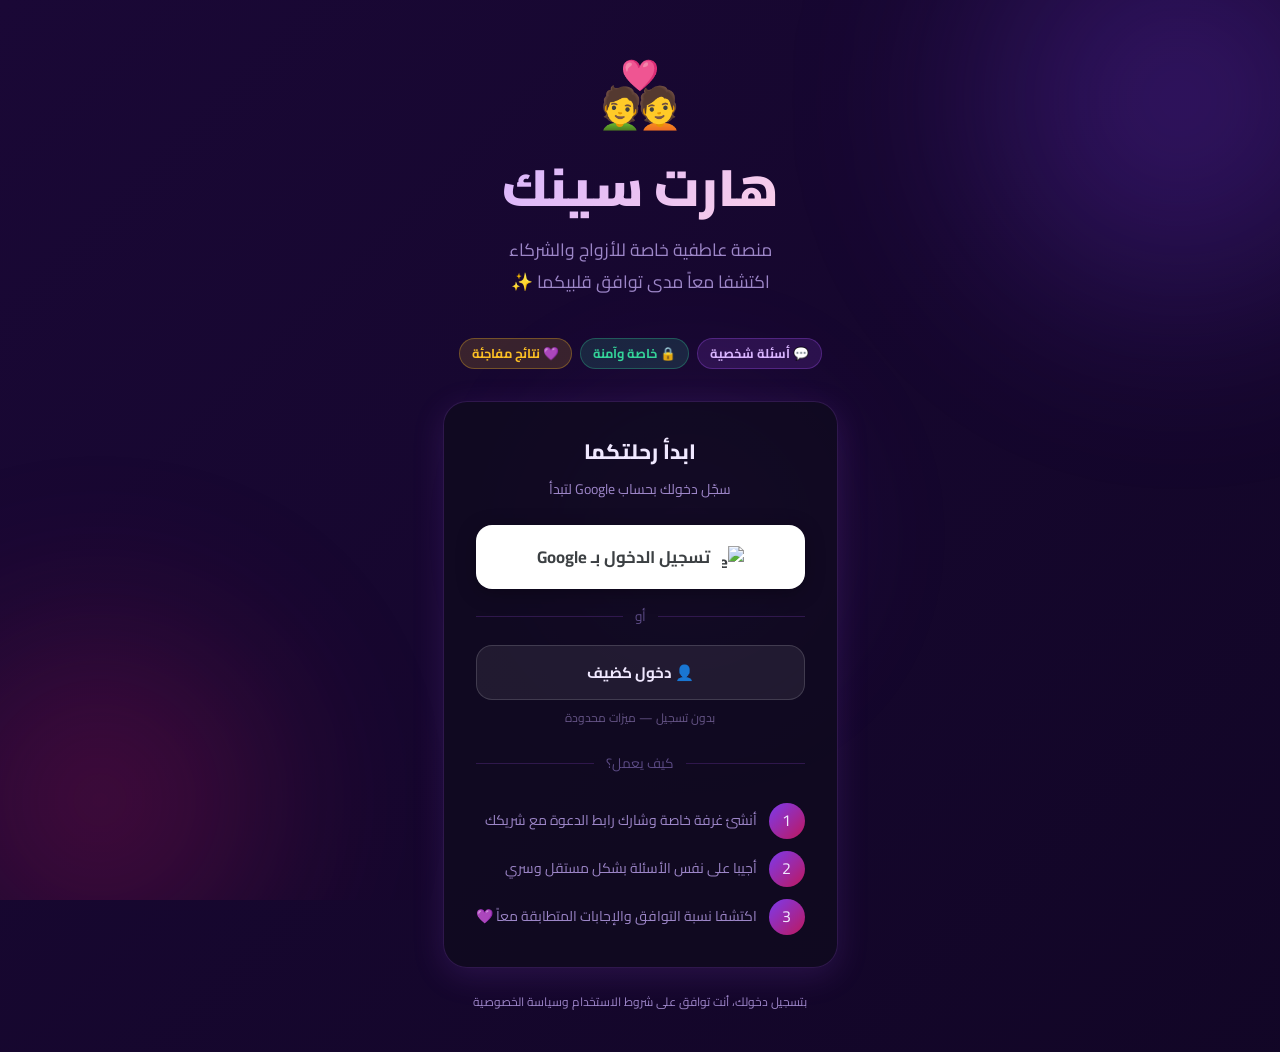
==== index.html @ 4010e1c8 "Add files via upload" ====
<!DOCTYPE html>
<html lang="ar" dir="rtl">

<head>
  <meta charset="UTF-8">
  <meta name="viewport" content="width=device-width, initial-scale=1.0">
  <title>هارت سينك — اكتشف توافقكما</title>
  <meta name="description" content="منصة عاطفية خاصة للأزواج. اجيبا على نفس الأسئلة واكتشفا مدى توافقكما.">
  <link rel="preconnect" href="https://fonts.googleapis.com">
  <link rel="preconnect" href="https://fonts.gstatic.com" crossorigin>
  <link href="https://fonts.googleapis.com/css2?family=Cairo:wght@300;400;500;600;700;800;900&display=swap"
    rel="stylesheet">
  <link rel="stylesheet" href="css/main.css">
  <link rel="stylesheet" href="css/animations.css">
</head>

<body class="hero-gradient-bg">

  <!-- Background orbs -->
  <div class="bg-orbs">
    <div class="orb orb-1"></div>
    <div class="orb orb-2"></div>
    <div class="orb orb-3"></div>
  </div>

  <!-- Floating hearts -->
  <div class="hearts-bg" id="hearts-bg"></div>

  <!-- Hero Section -->
  <section class="hero">
    <div class="hero-content animate-fadeInUp">
      <!-- Logo -->
      <div class="hero-logo animate-float">💑</div>
      <h1 class="hero-title">
        <span class="gradient-text">هارت سينك</span>
      </h1>
      <p class="hero-subtitle">
        منصة عاطفية خاصة للأزواج والشركاء<br>
        اكتشفا معاً مدى توافق قلبيكما ✨
      </p>

      <!-- Feature Pills -->
      <div class="flex gap-8 mb-32" style="justify-content:center;flex-wrap:wrap">
        <span class="badge badge-active">💬 أسئلة شخصية</span>
        <span class="badge badge-completed">🔒 خاصة وآمنة</span>
        <span class="badge badge-waiting">💜 نتائج مفاجئة</span>
      </div>

      <!-- Login Card -->
      <div class="card" style="max-width:420px;margin:0 auto">
        <h2 class="text-center mb-8" style="font-size:1.3rem;font-weight:800">ابدأ رحلتكما</h2>
        <p class="text-center text-muted text-sm mb-24">سجّل دخولك بحساب Google لتبدأ</p>

        <button id="google-login-btn" class="btn btn-google btn-block btn-lg">
          <img src="https://www.gstatic.com/firebasejs/ui/2.0.0/images/auth/google.svg" alt="Google">
          تسجيل الدخول بـ Google
        </button>

        <div class="divider-text mt-16 mb-16">
          <span>أو</span>
        </div>

        <button id="guest-login-btn" class="btn btn-block"
          style="background:rgba(255,255,255,0.07);border:1px solid rgba(255,255,255,0.15);color:var(--text-secondary);font-size:0.95rem;gap:8px">
          👤 دخول كضيف
        </button>
        <p class="text-xs text-muted text-center mt-8" style="opacity:0.6">بدون تسجيل — ميزات محدودة</p>

        <div class="divider-text mt-24">
          <span>كيف يعمل؟</span>
        </div>

        <div class="stagger-children" style="display:flex;flex-direction:column;gap:12px">
          <div class="flex items-center gap-12 animate-fadeInUp">
            <div
              style="width:36px;height:36px;border-radius:50%;background:linear-gradient(135deg,var(--primary-dark),var(--accent-dark));display:flex;align-items:center;justify-content:center;font-size:1rem;flex-shrink:0">
              1</div>
            <p class="text-sm text-muted">أنشئ غرفة خاصة وشارك رابط الدعوة مع شريكك</p>
          </div>
          <div class="flex items-center gap-12 animate-fadeInUp">
            <div
              style="width:36px;height:36px;border-radius:50%;background:linear-gradient(135deg,var(--primary-dark),var(--accent-dark));display:flex;align-items:center;justify-content:center;font-size:1rem;flex-shrink:0">
              2</div>
            <p class="text-sm text-muted">أجيبا على نفس الأسئلة بشكل مستقل وسري</p>
          </div>
          <div class="flex items-center gap-12 animate-fadeInUp">
            <div
              style="width:36px;height:36px;border-radius:50%;background:linear-gradient(135deg,var(--primary-dark),var(--accent-dark));display:flex;align-items:center;justify-content:center;font-size:1rem;flex-shrink:0">
              3</div>
            <p class="text-sm text-muted">اكتشفا نسبة التوافق والإجابات المتطابقة معاً 💜</p>
          </div>
        </div>
      </div>

      <p class="text-xs text-muted mt-24">
        بتسجيل دخولك، أنت توافق على شروط الاستخدام وسياسة الخصوصية
      </p>
    </div>
  </section>

  <script type="module">
    import { signInWithGoogle, signInAsGuest, redirectIfLoggedIn } from './js/auth.js';

    // Redirect if already logged in
    redirectIfLoggedIn('./dashboard.html');

    // Google Login
    document.getElementById('google-login-btn').addEventListener('click', async () => {
      const btn = document.getElementById('google-login-btn');
      btn.disabled = true;
      btn.innerHTML = `<div class="spinner" style="width:22px;height:22px;border-width:3px"></div> جاري التوجيه...`;
      try {
        await signInWithGoogle();
      } catch (err) {
        btn.disabled = false;
        btn.innerHTML = `<img src="https://www.gstatic.com/firebasejs/ui/2.0.0/images/auth/google.svg" alt="Google"> تسجيل الدخول بـ Google`;
        console.error(err);
      }
    });

    // Guest Login
    document.getElementById('guest-login-btn').addEventListener('click', async () => {
      const btn = document.getElementById('guest-login-btn');
      btn.disabled = true;
      btn.innerHTML = `<div class="spinner" style="width:18px;height:18px;border-width:3px"></div> جاري الدخول...`;
      try {
        await signInAsGuest();
      } catch (err) {
        btn.disabled = false;
        btn.innerHTML = `👤 دخول كضيف`;
        console.error(err);
      }
    });

    // Animated hearts
    (function spawnHearts() {
      const container = document.getElementById('hearts-bg');
      const emojis = ['💜', '💗', '❤️', '💕', '✨', '🌸', '💘'];
      const spawn = () => {
        const h = document.createElement('div');
        h.className = 'h';
        h.textContent = emojis[Math.floor(Math.random() * emojis.length)];
        h.style.cssText = `
          left:${Math.random() * 100}%;
          animation-duration:${6 + Math.random() * 6}s;
          animation-delay:${Math.random() * 4}s;
          font-size:${0.8 + Math.random() * 1.2}rem;
          opacity:0;`;
        container.appendChild(h);
        setTimeout(() => h.remove(), 15000);
      };
      for (let i = 0; i < 12; i++) setTimeout(spawn, i * 400);
      setInterval(spawn, 1200);
    })();
  </script>
</body>

</html>
---- css/main.css ----
/* ============================================================
   HeartSync — Main Stylesheet
   RTL Arabic Layout | Cairo Font | Dark Romantic Theme
   ============================================================ */

@import url('https://fonts.googleapis.com/css2?family=Cairo:wght@300;400;500;600;700;800;900&display=swap');

/* ── CSS Custom Properties ── */
:root {
  --primary:       #a855f7;
  --primary-dark:  #7c3aed;
  --primary-light: #d8b4fe;
  --accent:        #ec4899;
  --accent-dark:   #be185d;
  --accent-light:  #fbcfe8;
  --bg:            #080612;
  --bg-2:          #0f0a1e;
  --bg-3:          #160d2b;
  --surface:       rgba(255,255,255,0.05);
  --surface-hover: rgba(255,255,255,0.09);
  --border:        rgba(168,85,247,0.2);
  --text:          #f0e8ff;
  --text-muted:    #9d86c8;
  --text-faint:    #5c4b85;
  --success:       #34d399;
  --warning:       #fbbf24;
  --danger:        #f87171;
  --radius:        16px;
  --radius-sm:     10px;
  --radius-lg:     24px;
  --shadow:        0 8px 32px rgba(168,85,247,0.15);
  --shadow-lg:     0 20px 60px rgba(168,85,247,0.25);
  --glass:         rgba(15,10,30,0.8);
  --transition:    0.3s cubic-bezier(0.4,0,0.2,1);
}

/* ── Reset & Base ── */
*, *::before, *::after { box-sizing: border-box; margin: 0; padding: 0; }

html {
  direction: rtl;
  scroll-behavior: smooth;
}

body {
  font-family: 'Cairo', sans-serif;
  background-color: var(--bg);
  color: var(--text);
  min-height: 100vh;
  line-height: 1.7;
  overflow-x: hidden;
}

/* Scrollbar */
::-webkit-scrollbar { width: 6px; }
::-webkit-scrollbar-track { background: var(--bg-2); }
::-webkit-scrollbar-thumb { background: var(--primary-dark); border-radius: 3px; }

/* ── Background Orbs ── */
.bg-orbs {
  position: fixed;
  inset: 0;
  z-index: 0;
  pointer-events: none;
  overflow: hidden;
}
.orb {
  position: absolute;
  border-radius: 50%;
  filter: blur(80px);
  opacity: 0.35;
}
.orb-1 { width: 600px; height: 600px; top: -200px; right: -200px; background: radial-gradient(circle, #7c3aed, transparent 70%); animation: drift 18s ease-in-out infinite alternate; }
.orb-2 { width: 500px; height: 500px; bottom: -150px; left: -150px; background: radial-gradient(circle, #be185d, transparent 70%); animation: drift 22s ease-in-out infinite alternate-reverse; }
.orb-3 { width: 350px; height: 350px; top: 40%; left: 40%; background: radial-gradient(circle, #a855f7, transparent 70%); animation: drift 15s ease-in-out infinite alternate; opacity: 0.2; }

/* ── Layout ── */
.container {
  max-width: 1200px;
  margin: 0 auto;
  padding: 0 24px;
  position: relative;
  z-index: 1;
}
.center { display: flex; flex-direction: column; align-items: center; justify-content: center; }

/* ── Navbar ── */
.navbar {
  position: sticky;
  top: 0;
  z-index: 100;
  background: var(--glass);
  backdrop-filter: blur(24px);
  border-bottom: 1px solid var(--border);
  padding: 14px 0;
}
.navbar .container { display: flex; align-items: center; justify-content: space-between; }
.nav-brand { display: flex; align-items: center; gap: 10px; font-size: 1.4rem; font-weight: 800; color: var(--primary-light); text-decoration: none; }
.nav-brand .heart-icon { font-size: 1.6rem; animation: heartbeat 1.5s ease-in-out infinite; }
.nav-actions { display: flex; align-items: center; gap: 12px; }
.nav-avatar { width: 36px; height: 36px; border-radius: 50%; border: 2px solid var(--primary); object-fit: cover; }
.nav-name { font-size: 0.9rem; color: var(--text-muted); }

/* ── Glass Cards ── */
.card {
  background: var(--glass);
  border: 1px solid var(--border);
  border-radius: var(--radius-lg);
  backdrop-filter: blur(20px);
  box-shadow: var(--shadow);
  padding: 32px;
  transition: box-shadow var(--transition), transform var(--transition);
}
.card:hover { box-shadow: var(--shadow-lg); }
.card-sm { padding: 20px; border-radius: var(--radius); }

/* ── Gradient Text ── */
.gradient-text {
  background: linear-gradient(135deg, var(--primary-light), var(--accent-light));
  -webkit-background-clip: text;
  -webkit-text-fill-color: transparent;
  background-clip: text;
}

/* ── Buttons ── */
.btn {
  display: inline-flex;
  align-items: center;
  justify-content: center;
  gap: 8px;
  padding: 12px 28px;
  border-radius: var(--radius);
  font-family: 'Cairo', sans-serif;
  font-weight: 700;
  font-size: 1rem;
  cursor: pointer;
  border: none;
  text-decoration: none;
  transition: all var(--transition);
  white-space: nowrap;
}
.btn:disabled { opacity: 0.5; cursor: not-allowed; }

.btn-primary {
  background: linear-gradient(135deg, var(--primary-dark), var(--accent-dark));
  color: #fff;
  box-shadow: 0 4px 20px rgba(168,85,247,0.4);
}
.btn-primary:hover:not(:disabled) {
  transform: translateY(-2px);
  box-shadow: 0 8px 30px rgba(168,85,247,0.6);
}

.btn-outline {
  background: transparent;
  color: var(--primary-light);
  border: 1px solid var(--border);
}
.btn-outline:hover:not(:disabled) {
  background: var(--surface);
  border-color: var(--primary);
}

.btn-danger {
  background: linear-gradient(135deg, #991b1b, var(--danger));
  color: #fff;
}
.btn-danger:hover:not(:disabled) { transform: translateY(-2px); }

.btn-sm { padding: 8px 18px; font-size: 0.88rem; border-radius: var(--radius-sm); }
.btn-lg { padding: 16px 40px; font-size: 1.15rem; }
.btn-block { width: 100%; }

.btn-google {
  background: #fff;
  color: #3c4043;
  font-size: 1.05rem;
  gap: 12px;
  box-shadow: 0 4px 20px rgba(0,0,0,0.3);
}
.btn-google:hover:not(:disabled) {
  background: #f8f9fa;
  transform: translateY(-3px);
  box-shadow: 0 8px 30px rgba(0,0,0,0.4);
}
.btn-google img { width: 22px; height: 22px; }

/* ── Forms ── */
.form-group { margin-bottom: 20px; }
.form-label { display: block; font-size: 0.9rem; color: var(--text-muted); margin-bottom: 8px; font-weight: 600; }
.form-control {
  width: 100%;
  background: rgba(255,255,255,0.06);
  border: 1px solid var(--border);
  border-radius: var(--radius-sm);
  color: var(--text);
  font-family: 'Cairo', sans-serif;
  font-size: 1rem;
  padding: 12px 16px;
  transition: border-color var(--transition), box-shadow var(--transition);
  outline: none;
  resize: vertical;
}
.form-control:focus {
  border-color: var(--primary);
  box-shadow: 0 0 0 3px rgba(168,85,247,0.2);
}
.form-control::placeholder { color: var(--text-faint); }
textarea.form-control { min-height: 100px; }

/* ── Radio / Scale Options ── */
.options-grid { display: grid; grid-template-columns: repeat(auto-fit, minmax(160px, 1fr)); gap: 12px; }
.option-card {
  padding: 14px 18px;
  border: 1px solid var(--border);
  border-radius: var(--radius);
  cursor: pointer;
  transition: all var(--transition);
  text-align: center;
  font-size: 0.95rem;
}
.option-card:hover, .option-card.selected {
  border-color: var(--primary);
  background: rgba(168,85,247,0.15);
  transform: translateY(-2px);
  box-shadow: 0 4px 16px rgba(168,85,247,0.2);
}
.option-card.selected { color: var(--primary-light); }

.scale-row { display: flex; align-items: center; gap: 16px; justify-content: center; padding: 8px 0; }
.scale-btn {
  width: 52px; height: 52px;
  border-radius: 50%;
  border: 2px solid var(--border);
  background: var(--surface);
  color: var(--text-muted);
  font-size: 1.1rem;
  font-weight: 700;
  cursor: pointer;
  display: flex; align-items: center; justify-content: center;
  transition: all var(--transition);
}
.scale-btn:hover, .scale-btn.selected {
  border-color: var(--accent);
  background: rgba(236,72,153,0.2);
  color: var(--accent-light);
  transform: scale(1.15);
}

/* ── Progress Bar ── */
.progress-wrap { margin-bottom: 32px; }
.progress-labels { display: flex; justify-content: space-between; font-size: 0.85rem; color: var(--text-muted); margin-bottom: 8px; }
.progress-bar-track {
  height: 8px;
  background: rgba(255,255,255,0.08);
  border-radius: 4px;
  overflow: hidden;
}
.progress-bar-fill {
  height: 100%;
  border-radius: 4px;
  background: linear-gradient(90deg, var(--primary-dark), var(--accent));
  transition: width 0.5s ease;
  position: relative;
  overflow: hidden;
}
.progress-bar-fill::after {
  content: '';
  position: absolute;
  top: 0; left: -100%; right: -100%;
  height: 100%;
  background: linear-gradient(90deg, transparent, rgba(255,255,255,0.3), transparent);
  animation: shimmer 2s infinite;
}

/* ── Status Badges ── */
.badge {
  display: inline-block;
  padding: 4px 12px;
  border-radius: 99px;
  font-size: 0.8rem;
  font-weight: 700;
}
.badge-waiting  { background: rgba(251,191,36,0.15); color: var(--warning); border: 1px solid rgba(251,191,36,0.3); }
.badge-active   { background: rgba(168,85,247,0.15); color: var(--primary-light); border: 1px solid rgba(168,85,247,0.3); }
.badge-completed{ background: rgba(52,211,153,0.15); color: var(--success); border: 1px solid rgba(52,211,153,0.3); }
.badge-admin    { background: rgba(236,72,153,0.15); color: var(--accent-light); border: 1px solid rgba(236,72,153,0.3); }

/* ── Room Card ── */
.room-card {
  background: var(--glass);
  border: 1px solid var(--border);
  border-radius: var(--radius);
  padding: 20px;
  display: flex;
  align-items: center;
  justify-content: space-between;
  gap: 16px;
  transition: all var(--transition);
  margin-bottom: 12px;
}
.room-card:hover { border-color: var(--primary); background: var(--surface-hover); }
.room-card .room-info { flex: 1; }
.room-card .room-id { font-size: 0.78rem; color: var(--text-faint); font-family: monospace; direction: ltr; }
.room-card .room-date { font-size: 0.82rem; color: var(--text-muted); }

/* ── Invite Box ── */
.invite-box {
  display: flex;
  align-items: center;
  gap: 10px;
  background: rgba(255,255,255,0.04);
  border: 1px solid var(--border);
  border-radius: var(--radius-sm);
  padding: 12px 16px;
}
.invite-link {
  flex: 1;
  font-size: 0.85rem;
  color: var(--primary-light);
  word-break: break-all;
  direction: ltr;
  text-align: left;
}

/* ── Compatibility Circle ── */
.compat-circle-wrapper {
  position: relative;
  width: 220px; height: 220px;
  margin: 0 auto 32px;
}
.compat-circle-svg { width: 100%; height: 100%; transform: rotate(-90deg); }
.compat-track { fill: none; stroke: rgba(168,85,247,0.15); stroke-width: 12; }
.compat-fill {
  fill: none;
  stroke: url(#circleGradient);
  stroke-width: 12;
  stroke-linecap: round;
  stroke-dasharray: 628;
  stroke-dashoffset: 628;
  transition: stroke-dashoffset 2s cubic-bezier(0.4,0,0.2,1);
}
.compat-label {
  position: absolute;
  inset: 0;
  display: flex;
  flex-direction: column;
  align-items: center;
  justify-content: center;
}
.compat-percent { font-size: 2.8rem; font-weight: 900; line-height: 1; }
.compat-caption { font-size: 0.85rem; color: var(--text-muted); }

/* ── Answer Reveal Card ── */
.answer-pair {
  display: grid;
  grid-template-columns: 1fr 1fr;
  gap: 12px;
  margin-top: 10px;
}
.answer-col {
  background: var(--surface);
  border: 1px solid var(--border);
  border-radius: var(--radius-sm);
  padding: 12px 16px;
}
.answer-col-label { font-size: 0.78rem; color: var(--text-muted); margin-bottom: 4px; }
.answer-col-val { font-weight: 600; }
.match-section { border-color: rgba(52,211,153,0.3); background: rgba(52,211,153,0.05); }
.mismatch-section { border-color: rgba(236,72,153,0.3); background: rgba(236,72,153,0.05); }

/* ── Admin Table ── */
.table-wrapper { overflow-x: auto; }
table {
  width: 100%;
  border-collapse: collapse;
  font-size: 0.9rem;
}
th {
  text-align: right;
  padding: 12px 16px;
  border-bottom: 1px solid var(--border);
  color: var(--text-muted);
  font-weight: 700;
  white-space: nowrap;
}
td {
  text-align: right;
  padding: 14px 16px;
  border-bottom: 1px solid rgba(255,255,255,0.04);
}
tr:hover td { background: var(--surface-hover); }

/* ── Admin Tabs ── */
.tabs { display: flex; gap: 4px; border-bottom: 1px solid var(--border); margin-bottom: 28px; overflow-x: auto; }
.tab-btn {
  padding: 10px 20px;
  background: transparent;
  color: var(--text-muted);
  border: none;
  border-bottom: 2px solid transparent;
  font-family: 'Cairo', sans-serif;
  font-size: 0.95rem;
  font-weight: 700;
  cursor: pointer;
  white-space: nowrap;
  transition: all var(--transition);
  margin-bottom: -1px;
}
.tab-btn:hover { color: var(--primary-light); }
.tab-btn.active { color: var(--primary-light); border-bottom-color: var(--primary); }
.tab-panel { display: none; }
.tab-panel.active { display: block; }

/* ── Stat Cards ── */
.stats-grid { display: grid; grid-template-columns: repeat(auto-fit, minmax(200px, 1fr)); gap: 16px; margin-bottom: 28px; }
.stat-card {
  background: var(--glass);
  border: 1px solid var(--border);
  border-radius: var(--radius);
  padding: 24px;
  text-align: center;
}
.stat-value { font-size: 2rem; font-weight: 900; line-height: 1.2; }
.stat-label { font-size: 0.85rem; color: var(--text-muted); margin-top: 4px; }

/* ── Toast ── */
.toast {
  position: fixed;
  bottom: 24px;
  left: 50%;
  transform: translateX(-50%) translateY(100px);
  background: var(--glass);
  border: 1px solid var(--border);
  border-radius: var(--radius);
  color: var(--text);
  padding: 14px 24px;
  font-size: 0.95rem;
  font-weight: 600;
  backdrop-filter: blur(20px);
  z-index: 9999;
  transition: transform 0.4s cubic-bezier(0.4,0,0.2,1);
  max-width: 380px;
  text-align: center;
}
.toast.show { transform: translateX(-50%) translateY(0); }
.toast.success { border-color: rgba(52,211,153,0.4); }
.toast.error   { border-color: rgba(248,113,113,0.4); }

/* ── Modal ── */
.modal-overlay {
  position: fixed;
  inset: 0;
  background: rgba(0,0,0,0.7);
  backdrop-filter: blur(8px);
  z-index: 200;
  display: flex;
  align-items: center;
  justify-content: center;
  padding: 24px;
  opacity: 0;
  pointer-events: none;
  transition: opacity var(--transition);
}
.modal-overlay.open { opacity: 1; pointer-events: auto; }
.modal {
  background: var(--bg-3);
  border: 1px solid var(--border);
  border-radius: var(--radius-lg);
  padding: 36px;
  width: 100%;
  max-width: 500px;
  box-shadow: var(--shadow-lg);
  transform: scale(0.9);
  transition: transform var(--transition);
}
.modal-overlay.open .modal { transform: scale(1); }
.modal-header { display: flex; justify-content: space-between; align-items: center; margin-bottom: 24px; }
.modal-title { font-size: 1.2rem; font-weight: 800; }
.modal-close { background: transparent; border: none; color: var(--text-muted); font-size: 1.4rem; cursor: pointer; padding: 4px; transition: color var(--transition); }
.modal-close:hover { color: var(--danger); }

/* ── Loading Spinner ── */
.spinner {
  width: 44px; height: 44px;
  border: 4px solid rgba(168,85,247,0.15);
  border-top-color: var(--primary);
  border-radius: 50%;
  animation: spin 0.8s linear infinite;
  margin: 0 auto;
}
.loading-state { text-align: center; padding: 40px; }
.loading-state p { margin-top: 16px; color: var(--text-muted); }

/* ── Page Hero ── */
.hero { min-height: 100vh; display: flex; align-items: center; justify-content: center; padding: 40px 24px; }
.hero-content { max-width: 560px; text-align: center; position: relative; z-index: 1; }
.hero-logo { font-size: 4rem; margin-bottom: 8px; }
.hero-title { font-size: clamp(2rem, 5vw, 3.2rem); font-weight: 900; margin-bottom: 16px; line-height: 1.2; }
.hero-subtitle { font-size: 1.1rem; color: var(--text-muted); margin-bottom: 40px; line-height: 1.8; }

/* ── Secret Message Box ── */
.secret-box {
  background: linear-gradient(135deg, rgba(168,85,247,0.1), rgba(236,72,153,0.1));
  border: 1px solid rgba(168,85,247,0.3);
  border-radius: var(--radius);
  padding: 20px;
  margin-top: 16px;
  position: relative;
  overflow: hidden;
}
.secret-box::before {
  content: '💌';
  position: absolute;
  top: 10px;
  left: 16px;
  font-size: 1.5rem;
  opacity: 0.5;
}
.secret-box-locked { filter: blur(8px); user-select: none; }

/* ── Waiting Page ── */
.waiting-hearts { display: flex; gap: 12px; justify-content: center; margin: 24px 0; }
.waiting-heart { font-size: 2rem; animation: heartbeat 1.5s ease-in-out infinite; }
.waiting-heart:nth-child(2) { animation-delay: 0.5s; }
.waiting-heart:nth-child(3) { animation-delay: 1s; }

/* ── Divider ── */
.divider { height: 1px; background: var(--border); margin: 28px 0; }
.divider-text { display: flex; align-items: center; gap: 12px; color: var(--text-faint); font-size: 0.85rem; margin: 28px 0; }
.divider-text::before, .divider-text::after { content: ''; flex: 1; height: 1px; background: var(--border); }

/* ── Utility ── */
.text-center  { text-align: center; }
.text-muted   { color: var(--text-muted); }
.text-sm      { font-size: 0.875rem; }
.text-xs      { font-size: 0.75rem; }
.fw-bold      { font-weight: 700; }
.fw-black     { font-weight: 900; }
.mt-8         { margin-top: 8px; }
.mt-16        { margin-top: 16px; }
.mt-24        { margin-top: 24px; }
.mt-32        { margin-top: 32px; }
.mb-8         { margin-bottom: 8px; }
.mb-16        { margin-bottom: 16px; }
.mb-24        { margin-bottom: 24px; }
.mb-32        { margin-bottom: 32px; }
.flex         { display: flex; }
.flex-col     { flex-direction: column; }
.items-center { align-items: center; }
.justify-between { justify-content: space-between; }
.gap-8        { gap: 8px; }
.gap-12       { gap: 12px; }
.gap-16       { gap: 16px; }
.w-full       { width: 100%; }
.hidden       { display: none !important; }
.grid-2 { display: grid; grid-template-columns: repeat(auto-fit, minmax(280px, 1fr)); gap: 20px; }

/* ── Responsive ── */
@media (max-width: 768px) {
  .card { padding: 20px; }
  .answer-pair { grid-template-columns: 1fr; }
  .options-grid { grid-template-columns: 1fr; }
  .navbar .nav-name { display: none; }
  .btn-lg { padding: 14px 28px; font-size: 1rem; }
}
@media (max-width: 480px) {
  .container { padding: 0 16px; }
  .hero-title { font-size: 1.8rem; }
  .compat-circle-wrapper { width: 180px; height: 180px; }
  .compat-percent { font-size: 2.2rem; }
}
---- css/animations.css ----
/* ============================================================
   HeartSync — Animations
   ============================================================ */

/* ── Keyframes ── */
@keyframes heartbeat {

    0%,
    100% {
        transform: scale(1);
    }

    30% {
        transform: scale(1.25);
    }

    60% {
        transform: scale(1.1);
    }
}

@keyframes drift {
    0% {
        transform: translate(0, 0) scale(1);
    }

    50% {
        transform: translate(30px, -40px) scale(1.05);
    }

    100% {
        transform: translate(-20px, 20px) scale(0.97);
    }
}

@keyframes spin {
    to {
        transform: rotate(360deg);
    }
}

@keyframes shimmer {
    0% {
        transform: translateX(-100%);
    }

    100% {
        transform: translateX(100%);
    }
}

@keyframes fadeInUp {
    from {
        opacity: 0;
        transform: translateY(30px);
    }

    to {
        opacity: 1;
        transform: translateY(0);
    }
}

@keyframes fadeIn {
    from {
        opacity: 0;
    }

    to {
        opacity: 1;
    }
}

@keyframes scaleIn {
    from {
        opacity: 0;
        transform: scale(0.85);
    }

    to {
        opacity: 1;
        transform: scale(1);
    }
}

@keyframes slideInRight {
    from {
        opacity: 0;
        transform: translateX(-40px);
    }

    to {
        opacity: 1;
        transform: translateX(0);
    }
}

@keyframes slideInLeft {
    from {
        opacity: 0;
        transform: translateX(40px);
    }

    to {
        opacity: 1;
        transform: translateX(0);
    }
}

@keyframes float {

    0%,
    100% {
        transform: translateY(0);
    }

    50% {
        transform: translateY(-12px);
    }
}

@keyframes pulse-ring {
    0% {
        transform: scale(0.8);
        opacity: 1;
    }

    80%,
    100% {
        transform: scale(2.2);
        opacity: 0;
    }
}

@keyframes gradient-shift {
    0% {
        background-position: 0% 50%;
    }

    50% {
        background-position: 100% 50%;
    }

    100% {
        background-position: 0% 50%;
    }
}

@keyframes confetti-fall {
    0% {
        transform: translateY(-20px) rotate(0deg);
        opacity: 1;
    }

    100% {
        transform: translateY(100vh) rotate(720deg);
        opacity: 0;
    }
}

/* ── Animation Utility Classes ── */
.animate-fadeInUp {
    animation: fadeInUp 0.6s ease forwards;
}

.animate-fadeIn {
    animation: fadeIn 0.5s ease forwards;
}

.animate-scaleIn {
    animation: scaleIn 0.5s ease forwards;
}

.animate-float {
    animation: float 3s ease-in-out infinite;
}

.animate-heartbeat {
    animation: heartbeat 1.5s ease-in-out infinite;
}

/* Stagger children */
.stagger-children>*:nth-child(1) {
    animation-delay: 0.1s;
}

.stagger-children>*:nth-child(2) {
    animation-delay: 0.2s;
}

.stagger-children>*:nth-child(3) {
    animation-delay: 0.3s;
}

.stagger-children>*:nth-child(4) {
    animation-delay: 0.4s;
}

.stagger-children>*:nth-child(5) {
    animation-delay: 0.5s;
}

/* Animated gradient border */
.glow-border {
    position: relative;
}

.glow-border::before {
    content: '';
    position: absolute;
    inset: -2px;
    border-radius: inherit;
    background: linear-gradient(135deg, var(--primary), var(--accent), var(--primary));
    background-size: 200% 200%;
    animation: gradient-shift 3s ease infinite;
    z-index: -1;
    opacity: 0.6;
}

/* Floating hearts background */
.hearts-bg {
    position: fixed;
    inset: 0;
    pointer-events: none;
    overflow: hidden;
    z-index: 0;
}

.hearts-bg .h {
    position: absolute;
    bottom: -20px;
    font-size: 1.2rem;
    opacity: 0;
    animation: confetti-fall linear infinite;
}

/* Pulse ring for waiting state */
.pulse-container {
    position: relative;
    display: inline-flex;
    align-items: center;
    justify-content: center;
}

.pulse-ring {
    position: absolute;
    width: 100%;
    height: 100%;
    border-radius: 50%;
    border: 3px solid var(--primary);
    animation: pulse-ring 2s ease-out infinite;
}

.pulse-ring-2 {
    animation-delay: 1s;
}

/* Animated gradient background for hero sections */
.hero-gradient-bg {
    background: linear-gradient(-45deg, #080612, #130826, #0f0521, #1a0836);
    background-size: 400% 400%;
    animation: gradient-shift 12s ease infinite;
}

/* Question card transition */
.question-card-enter {
    animation: slideInRight 0.4s ease;
}

.question-card-exit {
    animation: slideInLeft 0.3s ease reverse;
}

/* Result section reveal */
.result-section {
    opacity: 0;
    transform: translateY(20px);
    transition: opacity 0.5s ease, transform 0.5s ease;
}

.result-section.visible {
    opacity: 1;
    transform: translateY(0);
}
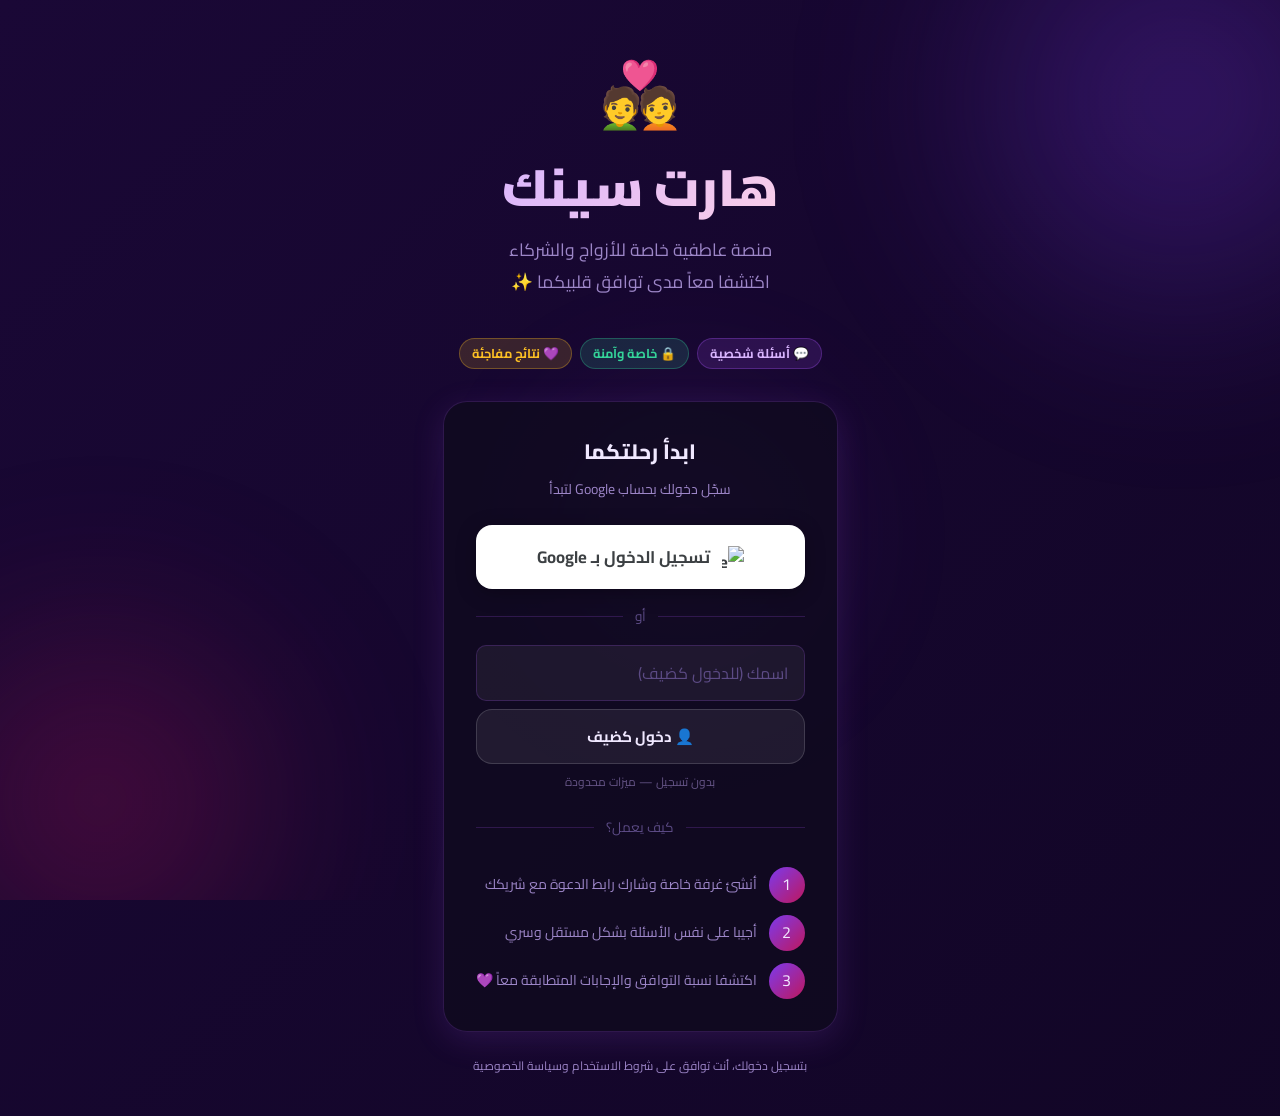
==== commit b58ebdb9: "Add files via upload" ====
--- a/index.html
+++ b/index.html
@@ -60,6 +60,10 @@
           <span>أو</span>
         </div>
 
+        <div class="form-group mb-8">
+          <input type="text" id="guest-name-input" class="form-control" placeholder="اسمك (للدخول كضيف)">
+        </div>
+
         <button id="guest-login-btn" class="btn btn-block"
           style="background:rgba(255,255,255,0.07);border:1px solid rgba(255,255,255,0.15);color:var(--text-secondary);font-size:0.95rem;gap:8px">
           👤 دخول كضيف
@@ -99,7 +103,7 @@
   </section>
 
   <script type="module">
-    import { signInWithGoogle, signInAsGuest, redirectIfLoggedIn } from './js/auth.js';
+    import { signInWithGoogle, signInAsGuest, redirectIfLoggedIn, showToast } from './js/auth.js';
 
     // Redirect if already logged in
     redirectIfLoggedIn('./dashboard.html');
@@ -120,11 +124,17 @@
 
     // Guest Login
     document.getElementById('guest-login-btn').addEventListener('click', async () => {
+      const name = document.getElementById('guest-name-input').value.trim();
+      if (!name) {
+        showToast('يرجى كتابة اسمك أولاً للدخول كضيف', 'error');
+        return;
+      }
+
       const btn = document.getElementById('guest-login-btn');
       btn.disabled = true;
       btn.innerHTML = `<div class="spinner" style="width:18px;height:18px;border-width:3px"></div> جاري الدخول...`;
       try {
-        await signInAsGuest();
+        await signInAsGuest(name);
       } catch (err) {
         btn.disabled = false;
         btn.innerHTML = `👤 دخول كضيف`;
--- a/css/main.css
+++ b/css/main.css
@@ -342,14 +342,44 @@
 }
 .compat-label {
   position: absolute;
-  inset: 0;
+  inset: 15px;
   display: flex;
   flex-direction: column;
   align-items: center;
   justify-content: center;
-}
-.compat-percent { font-size: 2.8rem; font-weight: 900; line-height: 1; }
-.compat-caption { font-size: 0.85rem; color: var(--text-muted); }
+  background: rgba(20, 10, 35, 0.5);
+  backdrop-filter: blur(12px);
+  -webkit-backdrop-filter: blur(12px);
+  border-radius: 50%;
+  border: 1px solid rgba(255, 255, 255, 0.1);
+  box-shadow: inset 0 0 20px rgba(168, 85, 247, 0.2), 0 10px 30px rgba(0, 0, 0, 0.5);
+  z-index: 2;
+  animation: inner-glow-pulse 3s infinite alternate ease-in-out;
+}
+@keyframes inner-glow-pulse {
+  0% { box-shadow: inset 0 0 20px rgba(168, 85, 247, 0.2), 0 10px 30px rgba(0, 0, 0, 0.5); }
+  100% { box-shadow: inset 0 0 45px rgba(236, 72, 153, 0.35), 0 10px 30px rgba(236, 72, 153, 0.15); }
+}
+.compat-percent { 
+  font-size: 3.2rem; 
+  font-weight: 900; 
+  line-height: 1;
+  letter-spacing: -1px;
+  background: linear-gradient(135deg, #ffffff, #fbcfe8);
+  -webkit-background-clip: text;
+  background-clip: text;
+  -webkit-text-fill-color: transparent;
+  filter: drop-shadow(0 4px 12px rgba(236, 72, 153, 0.4));
+}
+.compat-caption { 
+  font-size: 0.95rem; 
+  color: var(--primary-light); 
+  font-weight: 700;
+  text-transform: uppercase;
+  letter-spacing: 1px;
+  margin-top: 6px;
+  text-shadow: 0 2px 8px rgba(168, 85, 247, 0.5);
+}
 
 /* ── Answer Reveal Card ── */
 .answer-pair {
@@ -570,3 +600,68 @@
   .compat-circle-wrapper { width: 180px; height: 180px; }
   .compat-percent { font-size: 2.2rem; }
 }
+
+/* ── Presence Avatars ── */
+.presence-container {
+  display: flex;
+  align-items: center;
+  justify-content: center;
+  gap: 24px;
+  margin-top: 40px;
+  padding-top: 24px;
+  border-top: 1px solid var(--border);
+}
+.presence-user {
+  display: flex;
+  flex-direction: column;
+  align-items: center;
+  gap: 8px;
+}
+.presence-avatar-wrapper {
+  position: relative;
+  width: 56px;
+  height: 56px;
+  border-radius: 50%;
+  border: 2px solid var(--border);
+  padding: 2px;
+  transition: all var(--transition);
+}
+.presence-avatar-wrapper.active-border {
+  border-color: var(--primary);
+  box-shadow: 0 0 16px rgba(168,85,247,0.3);
+}
+.presence-avatar {
+  width: 100%;
+  height: 100%;
+  border-radius: 50%;
+  object-fit: cover;
+  background: var(--surface);
+}
+.presence-dot {
+  position: absolute;
+  bottom: 0;
+  right: 0;
+  width: 14px;
+  height: 14px;
+  background-color: var(--text-faint); /* default offline */
+  border: 2px solid var(--bg);
+  border-radius: 50%;
+  transition: background-color var(--transition), box-shadow var(--transition);
+}
+.presence-dot.online {
+  background-color: var(--success);
+  box-shadow: 0 0 8px var(--success);
+}
+.presence-name {
+  font-size: 0.8rem;
+  color: var(--text-muted);
+  font-weight: 600;
+  max-width: 80px;
+  white-space: nowrap;
+  overflow: hidden;
+  text-overflow: ellipsis;
+}
+.presence-heart {
+  font-size: 1.5rem;
+  opacity: 0.6;
+}
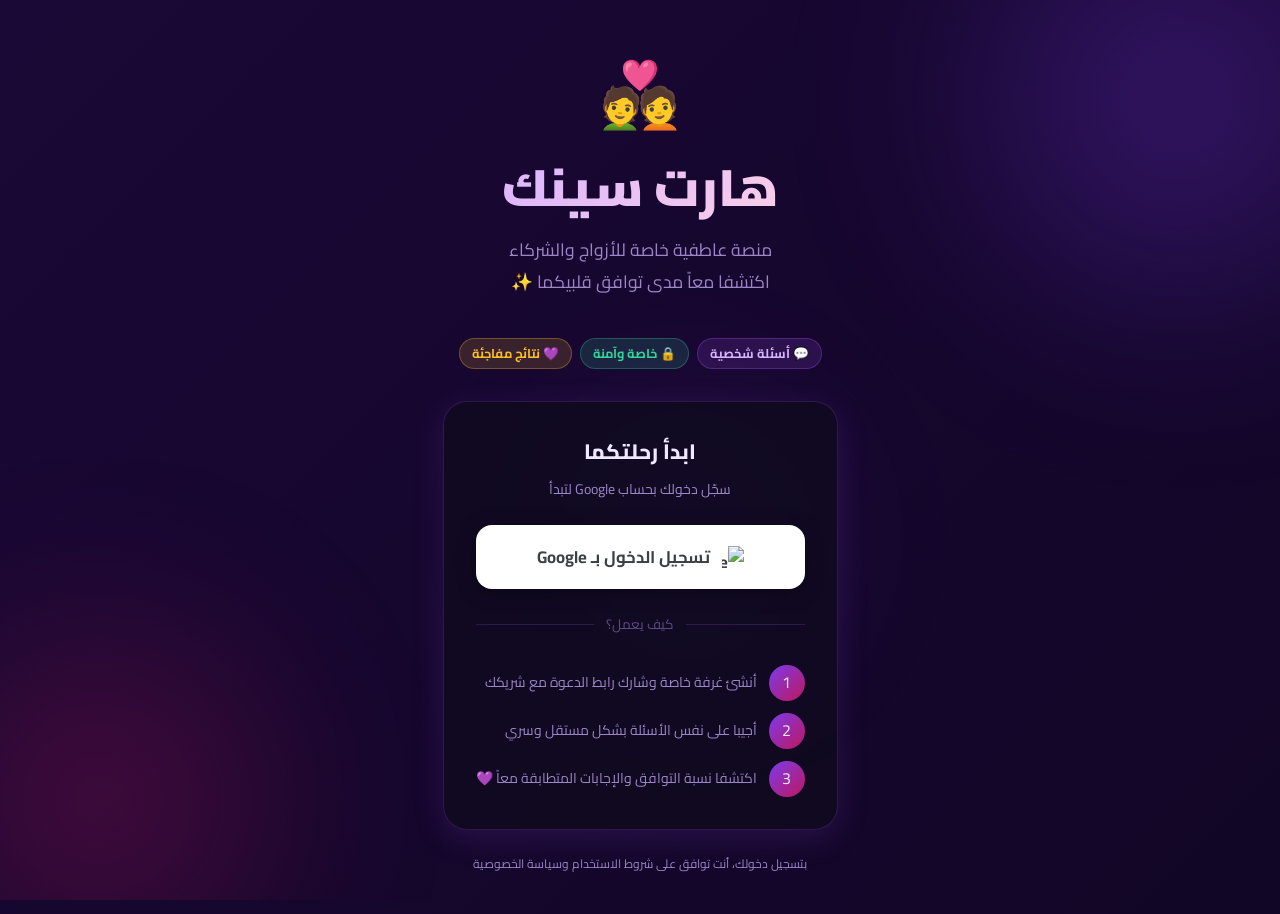
==== commit af746c20: "Add files via upload" ====
--- a/index.html
+++ b/index.html
@@ -56,20 +56,6 @@
           تسجيل الدخول بـ Google
         </button>
 
-        <div class="divider-text mt-16 mb-16">
-          <span>أو</span>
-        </div>
-
-        <div class="form-group mb-8">
-          <input type="text" id="guest-name-input" class="form-control" placeholder="اسمك (للدخول كضيف)">
-        </div>
-
-        <button id="guest-login-btn" class="btn btn-block"
-          style="background:rgba(255,255,255,0.07);border:1px solid rgba(255,255,255,0.15);color:var(--text-secondary);font-size:0.95rem;gap:8px">
-          👤 دخول كضيف
-        </button>
-        <p class="text-xs text-muted text-center mt-8" style="opacity:0.6">بدون تسجيل — ميزات محدودة</p>
-
         <div class="divider-text mt-24">
           <span>كيف يعمل؟</span>
         </div>
@@ -103,7 +89,7 @@
   </section>
 
   <script type="module">
-    import { signInWithGoogle, signInAsGuest, redirectIfLoggedIn, showToast } from './js/auth.js';
+    import { signInWithGoogle, redirectIfLoggedIn, showToast } from './js/auth.js';
 
     // Redirect if already logged in
     redirectIfLoggedIn('./dashboard.html');
@@ -122,25 +108,6 @@
       }
     });
 
-    // Guest Login
-    document.getElementById('guest-login-btn').addEventListener('click', async () => {
-      const name = document.getElementById('guest-name-input').value.trim();
-      if (!name) {
-        showToast('يرجى كتابة اسمك أولاً للدخول كضيف', 'error');
-        return;
-      }
-
-      const btn = document.getElementById('guest-login-btn');
-      btn.disabled = true;
-      btn.innerHTML = `<div class="spinner" style="width:18px;height:18px;border-width:3px"></div> جاري الدخول...`;
-      try {
-        await signInAsGuest(name);
-      } catch (err) {
-        btn.disabled = false;
-        btn.innerHTML = `👤 دخول كضيف`;
-        console.error(err);
-      }
-    });
 
     // Animated hearts
     (function spawnHearts() {
--- a/css/main.css
+++ b/css/main.css
@@ -7,35 +7,41 @@
 
 /* ── CSS Custom Properties ── */
 :root {
-  --primary:       #a855f7;
-  --primary-dark:  #7c3aed;
+  --primary: #a855f7;
+  --primary-dark: #7c3aed;
   --primary-light: #d8b4fe;
-  --accent:        #ec4899;
-  --accent-dark:   #be185d;
-  --accent-light:  #fbcfe8;
-  --bg:            #080612;
-  --bg-2:          #0f0a1e;
-  --bg-3:          #160d2b;
-  --surface:       rgba(255,255,255,0.05);
-  --surface-hover: rgba(255,255,255,0.09);
-  --border:        rgba(168,85,247,0.2);
-  --text:          #f0e8ff;
-  --text-muted:    #9d86c8;
-  --text-faint:    #5c4b85;
-  --success:       #34d399;
-  --warning:       #fbbf24;
-  --danger:        #f87171;
-  --radius:        16px;
-  --radius-sm:     10px;
-  --radius-lg:     24px;
-  --shadow:        0 8px 32px rgba(168,85,247,0.15);
-  --shadow-lg:     0 20px 60px rgba(168,85,247,0.25);
-  --glass:         rgba(15,10,30,0.8);
-  --transition:    0.3s cubic-bezier(0.4,0,0.2,1);
+  --accent: #ec4899;
+  --accent-dark: #be185d;
+  --accent-light: #fbcfe8;
+  --bg: #080612;
+  --bg-2: #0f0a1e;
+  --bg-3: #160d2b;
+  --surface: rgba(255, 255, 255, 0.05);
+  --surface-hover: rgba(255, 255, 255, 0.09);
+  --border: rgba(168, 85, 247, 0.2);
+  --text: #f0e8ff;
+  --text-muted: #9d86c8;
+  --text-faint: #5c4b85;
+  --success: #34d399;
+  --warning: #fbbf24;
+  --danger: #f87171;
+  --radius: 16px;
+  --radius-sm: 10px;
+  --radius-lg: 24px;
+  --shadow: 0 8px 32px rgba(168, 85, 247, 0.15);
+  --shadow-lg: 0 20px 60px rgba(168, 85, 247, 0.25);
+  --glass: rgba(15, 10, 30, 0.8);
+  --transition: 0.3s cubic-bezier(0.4, 0, 0.2, 1);
 }
 
 /* ── Reset & Base ── */
-*, *::before, *::after { box-sizing: border-box; margin: 0; padding: 0; }
+*,
+*::before,
+*::after {
+  box-sizing: border-box;
+  margin: 0;
+  padding: 0;
+}
 
 html {
   direction: rtl;
@@ -52,9 +58,18 @@
 }
 
 /* Scrollbar */
-::-webkit-scrollbar { width: 6px; }
-::-webkit-scrollbar-track { background: var(--bg-2); }
-::-webkit-scrollbar-thumb { background: var(--primary-dark); border-radius: 3px; }
+::-webkit-scrollbar {
+  width: 6px;
+}
+
+::-webkit-scrollbar-track {
+  background: var(--bg-2);
+}
+
+::-webkit-scrollbar-thumb {
+  background: var(--primary-dark);
+  border-radius: 3px;
+}
 
 /* ── Background Orbs ── */
 .bg-orbs {
@@ -64,15 +79,41 @@
   pointer-events: none;
   overflow: hidden;
 }
+
 .orb {
   position: absolute;
   border-radius: 50%;
   filter: blur(80px);
   opacity: 0.35;
 }
-.orb-1 { width: 600px; height: 600px; top: -200px; right: -200px; background: radial-gradient(circle, #7c3aed, transparent 70%); animation: drift 18s ease-in-out infinite alternate; }
-.orb-2 { width: 500px; height: 500px; bottom: -150px; left: -150px; background: radial-gradient(circle, #be185d, transparent 70%); animation: drift 22s ease-in-out infinite alternate-reverse; }
-.orb-3 { width: 350px; height: 350px; top: 40%; left: 40%; background: radial-gradient(circle, #a855f7, transparent 70%); animation: drift 15s ease-in-out infinite alternate; opacity: 0.2; }
+
+.orb-1 {
+  width: 600px;
+  height: 600px;
+  top: -200px;
+  right: -200px;
+  background: radial-gradient(circle, #7c3aed, transparent 70%);
+  animation: drift 18s ease-in-out infinite alternate;
+}
+
+.orb-2 {
+  width: 500px;
+  height: 500px;
+  bottom: -150px;
+  left: -150px;
+  background: radial-gradient(circle, #be185d, transparent 70%);
+  animation: drift 22s ease-in-out infinite alternate-reverse;
+}
+
+.orb-3 {
+  width: 350px;
+  height: 350px;
+  top: 40%;
+  left: 40%;
+  background: radial-gradient(circle, #a855f7, transparent 70%);
+  animation: drift 15s ease-in-out infinite alternate;
+  opacity: 0.2;
+}
 
 /* ── Layout ── */
 .container {
@@ -82,7 +123,13 @@
   position: relative;
   z-index: 1;
 }
-.center { display: flex; flex-direction: column; align-items: center; justify-content: center; }
+
+.center {
+  display: flex;
+  flex-direction: column;
+  align-items: center;
+  justify-content: center;
+}
 
 /* ── Navbar ── */
 .navbar {
@@ -94,12 +141,46 @@
   border-bottom: 1px solid var(--border);
   padding: 14px 0;
 }
-.navbar .container { display: flex; align-items: center; justify-content: space-between; }
-.nav-brand { display: flex; align-items: center; gap: 10px; font-size: 1.4rem; font-weight: 800; color: var(--primary-light); text-decoration: none; }
-.nav-brand .heart-icon { font-size: 1.6rem; animation: heartbeat 1.5s ease-in-out infinite; }
-.nav-actions { display: flex; align-items: center; gap: 12px; }
-.nav-avatar { width: 36px; height: 36px; border-radius: 50%; border: 2px solid var(--primary); object-fit: cover; }
-.nav-name { font-size: 0.9rem; color: var(--text-muted); }
+
+.navbar .container {
+  display: flex;
+  align-items: center;
+  justify-content: space-between;
+}
+
+.nav-brand {
+  display: flex;
+  align-items: center;
+  gap: 10px;
+  font-size: 1.4rem;
+  font-weight: 800;
+  color: var(--primary-light);
+  text-decoration: none;
+}
+
+.nav-brand .heart-icon {
+  font-size: 1.6rem;
+  animation: heartbeat 1.5s ease-in-out infinite;
+}
+
+.nav-actions {
+  display: flex;
+  align-items: center;
+  gap: 12px;
+}
+
+.nav-avatar {
+  width: 36px;
+  height: 36px;
+  border-radius: 50%;
+  border: 2px solid var(--primary);
+  object-fit: cover;
+}
+
+.nav-name {
+  font-size: 0.9rem;
+  color: var(--text-muted);
+}
 
 /* ── Glass Cards ── */
 .card {
@@ -111,8 +192,15 @@
   padding: 32px;
   transition: box-shadow var(--transition), transform var(--transition);
 }
-.card:hover { box-shadow: var(--shadow-lg); }
-.card-sm { padding: 20px; border-radius: var(--radius); }
+
+.card:hover {
+  box-shadow: var(--shadow-lg);
+}
+
+.card-sm {
+  padding: 20px;
+  border-radius: var(--radius);
+}
 
 /* ── Gradient Text ── */
 .gradient-text {
@@ -139,16 +227,21 @@
   transition: all var(--transition);
   white-space: nowrap;
 }
-.btn:disabled { opacity: 0.5; cursor: not-allowed; }
+
+.btn:disabled {
+  opacity: 0.5;
+  cursor: not-allowed;
+}
 
 .btn-primary {
   background: linear-gradient(135deg, var(--primary-dark), var(--accent-dark));
   color: #fff;
-  box-shadow: 0 4px 20px rgba(168,85,247,0.4);
-}
+  box-shadow: 0 4px 20px rgba(168, 85, 247, 0.4);
+}
+
 .btn-primary:hover:not(:disabled) {
   transform: translateY(-2px);
-  box-shadow: 0 8px 30px rgba(168,85,247,0.6);
+  box-shadow: 0 8px 30px rgba(168, 85, 247, 0.6);
 }
 
 .btn-outline {
@@ -156,6 +249,7 @@
   color: var(--primary-light);
   border: 1px solid var(--border);
 }
+
 .btn-outline:hover:not(:disabled) {
   background: var(--surface);
   border-color: var(--primary);
@@ -165,32 +259,61 @@
   background: linear-gradient(135deg, #991b1b, var(--danger));
   color: #fff;
 }
-.btn-danger:hover:not(:disabled) { transform: translateY(-2px); }
-
-.btn-sm { padding: 8px 18px; font-size: 0.88rem; border-radius: var(--radius-sm); }
-.btn-lg { padding: 16px 40px; font-size: 1.15rem; }
-.btn-block { width: 100%; }
+
+.btn-danger:hover:not(:disabled) {
+  transform: translateY(-2px);
+}
+
+.btn-sm {
+  padding: 8px 18px;
+  font-size: 0.88rem;
+  border-radius: var(--radius-sm);
+}
+
+.btn-lg {
+  padding: 16px 40px;
+  font-size: 1.15rem;
+}
+
+.btn-block {
+  width: 100%;
+}
 
 .btn-google {
   background: #fff;
   color: #3c4043;
   font-size: 1.05rem;
   gap: 12px;
-  box-shadow: 0 4px 20px rgba(0,0,0,0.3);
-}
+  box-shadow: 0 4px 20px rgba(0, 0, 0, 0.3);
+}
+
 .btn-google:hover:not(:disabled) {
   background: #f8f9fa;
   transform: translateY(-3px);
-  box-shadow: 0 8px 30px rgba(0,0,0,0.4);
-}
-.btn-google img { width: 22px; height: 22px; }
+  box-shadow: 0 8px 30px rgba(0, 0, 0, 0.4);
+}
+
+.btn-google img {
+  width: 22px;
+  height: 22px;
+}
 
 /* ── Forms ── */
-.form-group { margin-bottom: 20px; }
-.form-label { display: block; font-size: 0.9rem; color: var(--text-muted); margin-bottom: 8px; font-weight: 600; }
+.form-group {
+  margin-bottom: 20px;
+}
+
+.form-label {
+  display: block;
+  font-size: 0.9rem;
+  color: var(--text-muted);
+  margin-bottom: 8px;
+  font-weight: 600;
+}
+
 .form-control {
   width: 100%;
-  background: rgba(255,255,255,0.06);
+  background: rgba(255, 255, 255, 0.06);
   border: 1px solid var(--border);
   border-radius: var(--radius-sm);
   color: var(--text);
@@ -201,15 +324,27 @@
   outline: none;
   resize: vertical;
 }
+
 .form-control:focus {
   border-color: var(--primary);
-  box-shadow: 0 0 0 3px rgba(168,85,247,0.2);
-}
-.form-control::placeholder { color: var(--text-faint); }
-textarea.form-control { min-height: 100px; }
+  box-shadow: 0 0 0 3px rgba(168, 85, 247, 0.2);
+}
+
+.form-control::placeholder {
+  color: var(--text-faint);
+}
+
+textarea.form-control {
+  min-height: 100px;
+}
 
 /* ── Radio / Scale Options ── */
-.options-grid { display: grid; grid-template-columns: repeat(auto-fit, minmax(160px, 1fr)); gap: 12px; }
+.options-grid {
+  display: grid;
+  grid-template-columns: repeat(auto-fit, minmax(160px, 1fr));
+  gap: 12px;
+}
+
 .option-card {
   padding: 14px 18px;
   border: 1px solid var(--border);
@@ -219,17 +354,30 @@
   text-align: center;
   font-size: 0.95rem;
 }
-.option-card:hover, .option-card.selected {
+
+.option-card:hover,
+.option-card.selected {
   border-color: var(--primary);
-  background: rgba(168,85,247,0.15);
+  background: rgba(168, 85, 247, 0.15);
   transform: translateY(-2px);
-  box-shadow: 0 4px 16px rgba(168,85,247,0.2);
-}
-.option-card.selected { color: var(--primary-light); }
-
-.scale-row { display: flex; align-items: center; gap: 16px; justify-content: center; padding: 8px 0; }
+  box-shadow: 0 4px 16px rgba(168, 85, 247, 0.2);
+}
+
+.option-card.selected {
+  color: var(--primary-light);
+}
+
+.scale-row {
+  display: flex;
+  align-items: center;
+  gap: 16px;
+  justify-content: center;
+  padding: 8px 0;
+}
+
 .scale-btn {
-  width: 52px; height: 52px;
+  width: 52px;
+  height: 52px;
   border-radius: 50%;
   border: 2px solid var(--border);
   background: var(--surface);
@@ -237,25 +385,40 @@
   font-size: 1.1rem;
   font-weight: 700;
   cursor: pointer;
-  display: flex; align-items: center; justify-content: center;
+  display: flex;
+  align-items: center;
+  justify-content: center;
   transition: all var(--transition);
 }
-.scale-btn:hover, .scale-btn.selected {
+
+.scale-btn:hover,
+.scale-btn.selected {
   border-color: var(--accent);
-  background: rgba(236,72,153,0.2);
+  background: rgba(236, 72, 153, 0.2);
   color: var(--accent-light);
   transform: scale(1.15);
 }
 
 /* ── Progress Bar ── */
-.progress-wrap { margin-bottom: 32px; }
-.progress-labels { display: flex; justify-content: space-between; font-size: 0.85rem; color: var(--text-muted); margin-bottom: 8px; }
+.progress-wrap {
+  margin-bottom: 32px;
+}
+
+.progress-labels {
+  display: flex;
+  justify-content: space-between;
+  font-size: 0.85rem;
+  color: var(--text-muted);
+  margin-bottom: 8px;
+}
+
 .progress-bar-track {
   height: 8px;
-  background: rgba(255,255,255,0.08);
+  background: rgba(255, 255, 255, 0.08);
   border-radius: 4px;
   overflow: hidden;
 }
+
 .progress-bar-fill {
   height: 100%;
   border-radius: 4px;
@@ -264,12 +427,15 @@
   position: relative;
   overflow: hidden;
 }
+
 .progress-bar-fill::after {
   content: '';
   position: absolute;
-  top: 0; left: -100%; right: -100%;
+  top: 0;
+  left: -100%;
+  right: -100%;
   height: 100%;
-  background: linear-gradient(90deg, transparent, rgba(255,255,255,0.3), transparent);
+  background: linear-gradient(90deg, transparent, rgba(255, 255, 255, 0.3), transparent);
   animation: shimmer 2s infinite;
 }
 
@@ -281,10 +447,30 @@
   font-size: 0.8rem;
   font-weight: 700;
 }
-.badge-waiting  { background: rgba(251,191,36,0.15); color: var(--warning); border: 1px solid rgba(251,191,36,0.3); }
-.badge-active   { background: rgba(168,85,247,0.15); color: var(--primary-light); border: 1px solid rgba(168,85,247,0.3); }
-.badge-completed{ background: rgba(52,211,153,0.15); color: var(--success); border: 1px solid rgba(52,211,153,0.3); }
-.badge-admin    { background: rgba(236,72,153,0.15); color: var(--accent-light); border: 1px solid rgba(236,72,153,0.3); }
+
+.badge-waiting {
+  background: rgba(251, 191, 36, 0.15);
+  color: var(--warning);
+  border: 1px solid rgba(251, 191, 36, 0.3);
+}
+
+.badge-active {
+  background: rgba(168, 85, 247, 0.15);
+  color: var(--primary-light);
+  border: 1px solid rgba(168, 85, 247, 0.3);
+}
+
+.badge-completed {
+  background: rgba(52, 211, 153, 0.15);
+  color: var(--success);
+  border: 1px solid rgba(52, 211, 153, 0.3);
+}
+
+.badge-admin {
+  background: rgba(236, 72, 153, 0.15);
+  color: var(--accent-light);
+  border: 1px solid rgba(236, 72, 153, 0.3);
+}
 
 /* ── Room Card ── */
 .room-card {
@@ -299,21 +485,56 @@
   transition: all var(--transition);
   margin-bottom: 12px;
 }
-.room-card:hover { border-color: var(--primary); background: var(--surface-hover); }
-.room-card .room-info { flex: 1; }
-.room-card .room-id { font-size: 0.78rem; color: var(--text-faint); font-family: monospace; direction: ltr; }
-.room-card .room-date { font-size: 0.82rem; color: var(--text-muted); }
+
+.room-card:hover {
+  border-color: var(--primary);
+  background: var(--surface-hover);
+}
+
+.room-card .room-info {
+  flex: 1;
+}
+
+.room-card .room-id {
+  font-size: 0.78rem;
+  color: var(--text-faint);
+  font-family: monospace;
+  direction: ltr;
+}
+
+.room-card .room-date {
+  font-size: 0.82rem;
+  color: var(--text-muted);
+}
+
+.btn-delete-room {
+  background: none;
+  border: none;
+  cursor: pointer;
+  font-size: 1rem;
+  opacity: 0.5;
+  transition: all var(--transition);
+  padding: 4px;
+  margin-right: 8px;
+}
+
+.btn-delete-room:hover {
+  opacity: 1;
+  transform: scale(1.1);
+  color: var(--danger);
+}
 
 /* ── Invite Box ── */
 .invite-box {
   display: flex;
   align-items: center;
   gap: 10px;
-  background: rgba(255,255,255,0.04);
+  background: rgba(255, 255, 255, 0.04);
   border: 1px solid var(--border);
   border-radius: var(--radius-sm);
   padding: 12px 16px;
 }
+
 .invite-link {
   flex: 1;
   font-size: 0.85rem;
@@ -326,11 +547,23 @@
 /* ── Compatibility Circle ── */
 .compat-circle-wrapper {
   position: relative;
-  width: 220px; height: 220px;
+  width: 220px;
+  height: 220px;
   margin: 0 auto 32px;
 }
-.compat-circle-svg { width: 100%; height: 100%; transform: rotate(-90deg); }
-.compat-track { fill: none; stroke: rgba(168,85,247,0.15); stroke-width: 12; }
+
+.compat-circle-svg {
+  width: 100%;
+  height: 100%;
+  transform: rotate(-90deg);
+}
+
+.compat-track {
+  fill: none;
+  stroke: rgba(168, 85, 247, 0.15);
+  stroke-width: 12;
+}
+
 .compat-fill {
   fill: none;
   stroke: url(#circleGradient);
@@ -338,8 +571,9 @@
   stroke-linecap: round;
   stroke-dasharray: 628;
   stroke-dashoffset: 628;
-  transition: stroke-dashoffset 2s cubic-bezier(0.4,0,0.2,1);
-}
+  transition: stroke-dashoffset 2s cubic-bezier(0.4, 0, 0.2, 1);
+}
+
 .compat-label {
   position: absolute;
   inset: 15px;
@@ -356,13 +590,20 @@
   z-index: 2;
   animation: inner-glow-pulse 3s infinite alternate ease-in-out;
 }
+
 @keyframes inner-glow-pulse {
-  0% { box-shadow: inset 0 0 20px rgba(168, 85, 247, 0.2), 0 10px 30px rgba(0, 0, 0, 0.5); }
-  100% { box-shadow: inset 0 0 45px rgba(236, 72, 153, 0.35), 0 10px 30px rgba(236, 72, 153, 0.15); }
-}
-.compat-percent { 
-  font-size: 3.2rem; 
-  font-weight: 900; 
+  0% {
+    box-shadow: inset 0 0 20px rgba(168, 85, 247, 0.2), 0 10px 30px rgba(0, 0, 0, 0.5);
+  }
+
+  100% {
+    box-shadow: inset 0 0 45px rgba(236, 72, 153, 0.35), 0 10px 30px rgba(236, 72, 153, 0.15);
+  }
+}
+
+.compat-percent {
+  font-size: 3.2rem;
+  font-weight: 900;
   line-height: 1;
   letter-spacing: -1px;
   background: linear-gradient(135deg, #ffffff, #fbcfe8);
@@ -371,9 +612,10 @@
   -webkit-text-fill-color: transparent;
   filter: drop-shadow(0 4px 12px rgba(236, 72, 153, 0.4));
 }
-.compat-caption { 
-  font-size: 0.95rem; 
-  color: var(--primary-light); 
+
+.compat-caption {
+  font-size: 0.95rem;
+  color: var(--primary-light);
   font-weight: 700;
   text-transform: uppercase;
   letter-spacing: 1px;
@@ -388,24 +630,45 @@
   gap: 12px;
   margin-top: 10px;
 }
+
 .answer-col {
   background: var(--surface);
   border: 1px solid var(--border);
   border-radius: var(--radius-sm);
   padding: 12px 16px;
 }
-.answer-col-label { font-size: 0.78rem; color: var(--text-muted); margin-bottom: 4px; }
-.answer-col-val { font-weight: 600; }
-.match-section { border-color: rgba(52,211,153,0.3); background: rgba(52,211,153,0.05); }
-.mismatch-section { border-color: rgba(236,72,153,0.3); background: rgba(236,72,153,0.05); }
+
+.answer-col-label {
+  font-size: 0.78rem;
+  color: var(--text-muted);
+  margin-bottom: 4px;
+}
+
+.answer-col-val {
+  font-weight: 600;
+}
+
+.match-section {
+  border-color: rgba(52, 211, 153, 0.3);
+  background: rgba(52, 211, 153, 0.05);
+}
+
+.mismatch-section {
+  border-color: rgba(236, 72, 153, 0.3);
+  background: rgba(236, 72, 153, 0.05);
+}
 
 /* ── Admin Table ── */
-.table-wrapper { overflow-x: auto; }
+.table-wrapper {
+  overflow-x: auto;
+}
+
 table {
   width: 100%;
   border-collapse: collapse;
   font-size: 0.9rem;
 }
+
 th {
   text-align: right;
   padding: 12px 16px;
@@ -414,15 +677,26 @@
   font-weight: 700;
   white-space: nowrap;
 }
+
 td {
   text-align: right;
   padding: 14px 16px;
-  border-bottom: 1px solid rgba(255,255,255,0.04);
-}
-tr:hover td { background: var(--surface-hover); }
+  border-bottom: 1px solid rgba(255, 255, 255, 0.04);
+}
+
+tr:hover td {
+  background: var(--surface-hover);
+}
 
 /* ── Admin Tabs ── */
-.tabs { display: flex; gap: 4px; border-bottom: 1px solid var(--border); margin-bottom: 28px; overflow-x: auto; }
+.tabs {
+  display: flex;
+  gap: 4px;
+  border-bottom: 1px solid var(--border);
+  margin-bottom: 28px;
+  overflow-x: auto;
+}
+
 .tab-btn {
   padding: 10px 20px;
   background: transparent;
@@ -437,13 +711,32 @@
   transition: all var(--transition);
   margin-bottom: -1px;
 }
-.tab-btn:hover { color: var(--primary-light); }
-.tab-btn.active { color: var(--primary-light); border-bottom-color: var(--primary); }
-.tab-panel { display: none; }
-.tab-panel.active { display: block; }
+
+.tab-btn:hover {
+  color: var(--primary-light);
+}
+
+.tab-btn.active {
+  color: var(--primary-light);
+  border-bottom-color: var(--primary);
+}
+
+.tab-panel {
+  display: none;
+}
+
+.tab-panel.active {
+  display: block;
+}
 
 /* ── Stat Cards ── */
-.stats-grid { display: grid; grid-template-columns: repeat(auto-fit, minmax(200px, 1fr)); gap: 16px; margin-bottom: 28px; }
+.stats-grid {
+  display: grid;
+  grid-template-columns: repeat(auto-fit, minmax(200px, 1fr));
+  gap: 16px;
+  margin-bottom: 28px;
+}
+
 .stat-card {
   background: var(--glass);
   border: 1px solid var(--border);
@@ -451,8 +744,18 @@
   padding: 24px;
   text-align: center;
 }
-.stat-value { font-size: 2rem; font-weight: 900; line-height: 1.2; }
-.stat-label { font-size: 0.85rem; color: var(--text-muted); margin-top: 4px; }
+
+.stat-value {
+  font-size: 2rem;
+  font-weight: 900;
+  line-height: 1.2;
+}
+
+.stat-label {
+  font-size: 0.85rem;
+  color: var(--text-muted);
+  margin-top: 4px;
+}
 
 /* ── Toast ── */
 .toast {
@@ -469,19 +772,28 @@
   font-weight: 600;
   backdrop-filter: blur(20px);
   z-index: 9999;
-  transition: transform 0.4s cubic-bezier(0.4,0,0.2,1);
+  transition: transform 0.4s cubic-bezier(0.4, 0, 0.2, 1);
   max-width: 380px;
   text-align: center;
 }
-.toast.show { transform: translateX(-50%) translateY(0); }
-.toast.success { border-color: rgba(52,211,153,0.4); }
-.toast.error   { border-color: rgba(248,113,113,0.4); }
+
+.toast.show {
+  transform: translateX(-50%) translateY(0);
+}
+
+.toast.success {
+  border-color: rgba(52, 211, 153, 0.4);
+}
+
+.toast.error {
+  border-color: rgba(248, 113, 113, 0.4);
+}
 
 /* ── Modal ── */
 .modal-overlay {
   position: fixed;
   inset: 0;
-  background: rgba(0,0,0,0.7);
+  background: rgba(0, 0, 0, 0.7);
   backdrop-filter: blur(8px);
   z-index: 200;
   display: flex;
@@ -492,7 +804,12 @@
   pointer-events: none;
   transition: opacity var(--transition);
 }
-.modal-overlay.open { opacity: 1; pointer-events: auto; }
+
+.modal-overlay.open {
+  opacity: 1;
+  pointer-events: auto;
+}
+
 .modal {
   background: var(--bg-3);
   border: 1px solid var(--border);
@@ -504,41 +821,104 @@
   transform: scale(0.9);
   transition: transform var(--transition);
 }
-.modal-overlay.open .modal { transform: scale(1); }
-.modal-header { display: flex; justify-content: space-between; align-items: center; margin-bottom: 24px; }
-.modal-title { font-size: 1.2rem; font-weight: 800; }
-.modal-close { background: transparent; border: none; color: var(--text-muted); font-size: 1.4rem; cursor: pointer; padding: 4px; transition: color var(--transition); }
-.modal-close:hover { color: var(--danger); }
+
+.modal-overlay.open .modal {
+  transform: scale(1);
+}
+
+.modal-header {
+  display: flex;
+  justify-content: space-between;
+  align-items: center;
+  margin-bottom: 24px;
+}
+
+.modal-title {
+  font-size: 1.2rem;
+  font-weight: 800;
+}
+
+.modal-close {
+  background: transparent;
+  border: none;
+  color: var(--text-muted);
+  font-size: 1.4rem;
+  cursor: pointer;
+  padding: 4px;
+  transition: color var(--transition);
+}
+
+.modal-close:hover {
+  color: var(--danger);
+}
 
 /* ── Loading Spinner ── */
 .spinner {
-  width: 44px; height: 44px;
-  border: 4px solid rgba(168,85,247,0.15);
+  width: 44px;
+  height: 44px;
+  border: 4px solid rgba(168, 85, 247, 0.15);
   border-top-color: var(--primary);
   border-radius: 50%;
   animation: spin 0.8s linear infinite;
   margin: 0 auto;
 }
-.loading-state { text-align: center; padding: 40px; }
-.loading-state p { margin-top: 16px; color: var(--text-muted); }
+
+.loading-state {
+  text-align: center;
+  padding: 40px;
+}
+
+.loading-state p {
+  margin-top: 16px;
+  color: var(--text-muted);
+}
 
 /* ── Page Hero ── */
-.hero { min-height: 100vh; display: flex; align-items: center; justify-content: center; padding: 40px 24px; }
-.hero-content { max-width: 560px; text-align: center; position: relative; z-index: 1; }
-.hero-logo { font-size: 4rem; margin-bottom: 8px; }
-.hero-title { font-size: clamp(2rem, 5vw, 3.2rem); font-weight: 900; margin-bottom: 16px; line-height: 1.2; }
-.hero-subtitle { font-size: 1.1rem; color: var(--text-muted); margin-bottom: 40px; line-height: 1.8; }
+.hero {
+  min-height: 100vh;
+  display: flex;
+  align-items: center;
+  justify-content: center;
+  padding: 40px 24px;
+}
+
+.hero-content {
+  max-width: 560px;
+  text-align: center;
+  position: relative;
+  z-index: 1;
+}
+
+.hero-logo {
+  font-size: 4rem;
+  margin-bottom: 8px;
+}
+
+.hero-title {
+  font-size: clamp(2rem, 5vw, 3.2rem);
+  font-weight: 900;
+  margin-bottom: 16px;
+  line-height: 1.2;
+}
+
+.hero-subtitle {
+  font-size: 1.1rem;
+  color: var(--text-muted);
+  margin-bottom: 40px;
+  line-height: 1.8;
+}
 
 /* ── Secret Message Box ── */
 .secret-box {
-  background: linear-gradient(135deg, rgba(168,85,247,0.1), rgba(236,72,153,0.1));
-  border: 1px solid rgba(168,85,247,0.3);
+  background: linear-gradient(135deg, rgba(168, 85, 247, 0.1), rgba(236, 72, 153, 0.1));
+  border: 1px solid rgba(168, 85, 247, 0.3);
   border-radius: var(--radius);
   padding: 20px;
   margin-top: 16px;
   position: relative;
   overflow: hidden;
 }
+
 .secret-box::before {
   content: '💌';
   position: absolute;
@@ -547,58 +927,210 @@
   font-size: 1.5rem;
   opacity: 0.5;
 }
-.secret-box-locked { filter: blur(8px); user-select: none; }
+
+.secret-box-locked {
+  filter: blur(8px);
+  user-select: none;
+}
 
 /* ── Waiting Page ── */
-.waiting-hearts { display: flex; gap: 12px; justify-content: center; margin: 24px 0; }
-.waiting-heart { font-size: 2rem; animation: heartbeat 1.5s ease-in-out infinite; }
-.waiting-heart:nth-child(2) { animation-delay: 0.5s; }
-.waiting-heart:nth-child(3) { animation-delay: 1s; }
+.waiting-hearts {
+  display: flex;
+  gap: 12px;
+  justify-content: center;
+  margin: 24px 0;
+}
+
+.waiting-heart {
+  font-size: 2rem;
+  animation: heartbeat 1.5s ease-in-out infinite;
+}
+
+.waiting-heart:nth-child(2) {
+  animation-delay: 0.5s;
+}
+
+.waiting-heart:nth-child(3) {
+  animation-delay: 1s;
+}
 
 /* ── Divider ── */
-.divider { height: 1px; background: var(--border); margin: 28px 0; }
-.divider-text { display: flex; align-items: center; gap: 12px; color: var(--text-faint); font-size: 0.85rem; margin: 28px 0; }
-.divider-text::before, .divider-text::after { content: ''; flex: 1; height: 1px; background: var(--border); }
+.divider {
+  height: 1px;
+  background: var(--border);
+  margin: 28px 0;
+}
+
+.divider-text {
+  display: flex;
+  align-items: center;
+  gap: 12px;
+  color: var(--text-faint);
+  font-size: 0.85rem;
+  margin: 28px 0;
+}
+
+.divider-text::before,
+.divider-text::after {
+  content: '';
+  flex: 1;
+  height: 1px;
+  background: var(--border);
+}
 
 /* ── Utility ── */
-.text-center  { text-align: center; }
-.text-muted   { color: var(--text-muted); }
-.text-sm      { font-size: 0.875rem; }
-.text-xs      { font-size: 0.75rem; }
-.fw-bold      { font-weight: 700; }
-.fw-black     { font-weight: 900; }
-.mt-8         { margin-top: 8px; }
-.mt-16        { margin-top: 16px; }
-.mt-24        { margin-top: 24px; }
-.mt-32        { margin-top: 32px; }
-.mb-8         { margin-bottom: 8px; }
-.mb-16        { margin-bottom: 16px; }
-.mb-24        { margin-bottom: 24px; }
-.mb-32        { margin-bottom: 32px; }
-.flex         { display: flex; }
-.flex-col     { flex-direction: column; }
-.items-center { align-items: center; }
-.justify-between { justify-content: space-between; }
-.gap-8        { gap: 8px; }
-.gap-12       { gap: 12px; }
-.gap-16       { gap: 16px; }
-.w-full       { width: 100%; }
-.hidden       { display: none !important; }
-.grid-2 { display: grid; grid-template-columns: repeat(auto-fit, minmax(280px, 1fr)); gap: 20px; }
+.text-center {
+  text-align: center;
+}
+
+.text-muted {
+  color: var(--text-muted);
+}
+
+.text-sm {
+  font-size: 0.875rem;
+}
+
+.text-xs {
+  font-size: 0.75rem;
+}
+
+.fw-bold {
+  font-weight: 700;
+}
+
+.fw-black {
+  font-weight: 900;
+}
+
+.mt-8 {
+  margin-top: 8px;
+}
+
+.mt-16 {
+  margin-top: 16px;
+}
+
+.mt-24 {
+  margin-top: 24px;
+}
+
+.mt-32 {
+  margin-top: 32px;
+}
+
+.mb-8 {
+  margin-bottom: 8px;
+}
+
+.mb-16 {
+  margin-bottom: 16px;
+}
+
+.mb-24 {
+  margin-bottom: 24px;
+}
+
+.mb-32 {
+  margin-bottom: 32px;
+}
+
+.flex {
+  display: flex;
+}
+
+.flex-col,
+.flex-column {
+  flex-direction: column;
+}
+
+.items-center {
+  align-items: center;
+}
+
+.justify-between {
+  justify-content: space-between;
+}
+
+.gap-8 {
+  gap: 8px;
+}
+
+.gap-12 {
+  gap: 12px;
+}
+
+.gap-16 {
+  gap: 16px;
+}
+
+.w-full {
+  width: 100%;
+}
+
+.hidden {
+  display: none !important;
+}
+
+.grid-2 {
+  display: grid;
+  grid-template-columns: repeat(auto-fit, minmax(280px, 1fr));
+  gap: 20px;
+}
+
+.sr-only {
+  position: absolute;
+  width: 1px;
+  height: 1px;
+  padding: 0;
+  margin: -1px;
+  overflow: hidden;
+  clip: rect(0, 0, 0, 0);
+  white-space: nowrap;
+  border-width: 0;
+}
 
 /* ── Responsive ── */
 @media (max-width: 768px) {
-  .card { padding: 20px; }
-  .answer-pair { grid-template-columns: 1fr; }
-  .options-grid { grid-template-columns: 1fr; }
-  .navbar .nav-name { display: none; }
-  .btn-lg { padding: 14px 28px; font-size: 1rem; }
-}
+  .card {
+    padding: 20px;
+  }
+
+  .answer-pair {
+    grid-template-columns: 1fr;
+  }
+
+  .options-grid {
+    grid-template-columns: 1fr;
+  }
+
+  .navbar .nav-name {
+    display: none;
+  }
+
+  .btn-lg {
+    padding: 14px 28px;
+    font-size: 1rem;
+  }
+}
+
 @media (max-width: 480px) {
-  .container { padding: 0 16px; }
-  .hero-title { font-size: 1.8rem; }
-  .compat-circle-wrapper { width: 180px; height: 180px; }
-  .compat-percent { font-size: 2.2rem; }
+  .container {
+    padding: 0 16px;
+  }
+
+  .hero-title {
+    font-size: 1.8rem;
+  }
+
+  .compat-circle-wrapper {
+    width: 180px;
+    height: 180px;
+  }
+
+  .compat-percent {
+    font-size: 2.2rem;
+  }
 }
 
 /* ── Presence Avatars ── */
@@ -611,12 +1143,14 @@
   padding-top: 24px;
   border-top: 1px solid var(--border);
 }
+
 .presence-user {
   display: flex;
   flex-direction: column;
   align-items: center;
   gap: 8px;
 }
+
 .presence-avatar-wrapper {
   position: relative;
   width: 56px;
@@ -626,10 +1160,12 @@
   padding: 2px;
   transition: all var(--transition);
 }
+
 .presence-avatar-wrapper.active-border {
   border-color: var(--primary);
-  box-shadow: 0 0 16px rgba(168,85,247,0.3);
-}
+  box-shadow: 0 0 16px rgba(168, 85, 247, 0.3);
+}
+
 .presence-avatar {
   width: 100%;
   height: 100%;
@@ -637,21 +1173,25 @@
   object-fit: cover;
   background: var(--surface);
 }
+
 .presence-dot {
   position: absolute;
   bottom: 0;
   right: 0;
   width: 14px;
   height: 14px;
-  background-color: var(--text-faint); /* default offline */
+  background-color: var(--text-faint);
+  /* default offline */
   border: 2px solid var(--bg);
   border-radius: 50%;
   transition: background-color var(--transition), box-shadow var(--transition);
 }
+
 .presence-dot.online {
   background-color: var(--success);
   box-shadow: 0 0 8px var(--success);
 }
+
 .presence-name {
   font-size: 0.8rem;
   color: var(--text-muted);
@@ -661,7 +1201,8 @@
   overflow: hidden;
   text-overflow: ellipsis;
 }
+
 .presence-heart {
   font-size: 1.5rem;
   opacity: 0.6;
-}
+}
